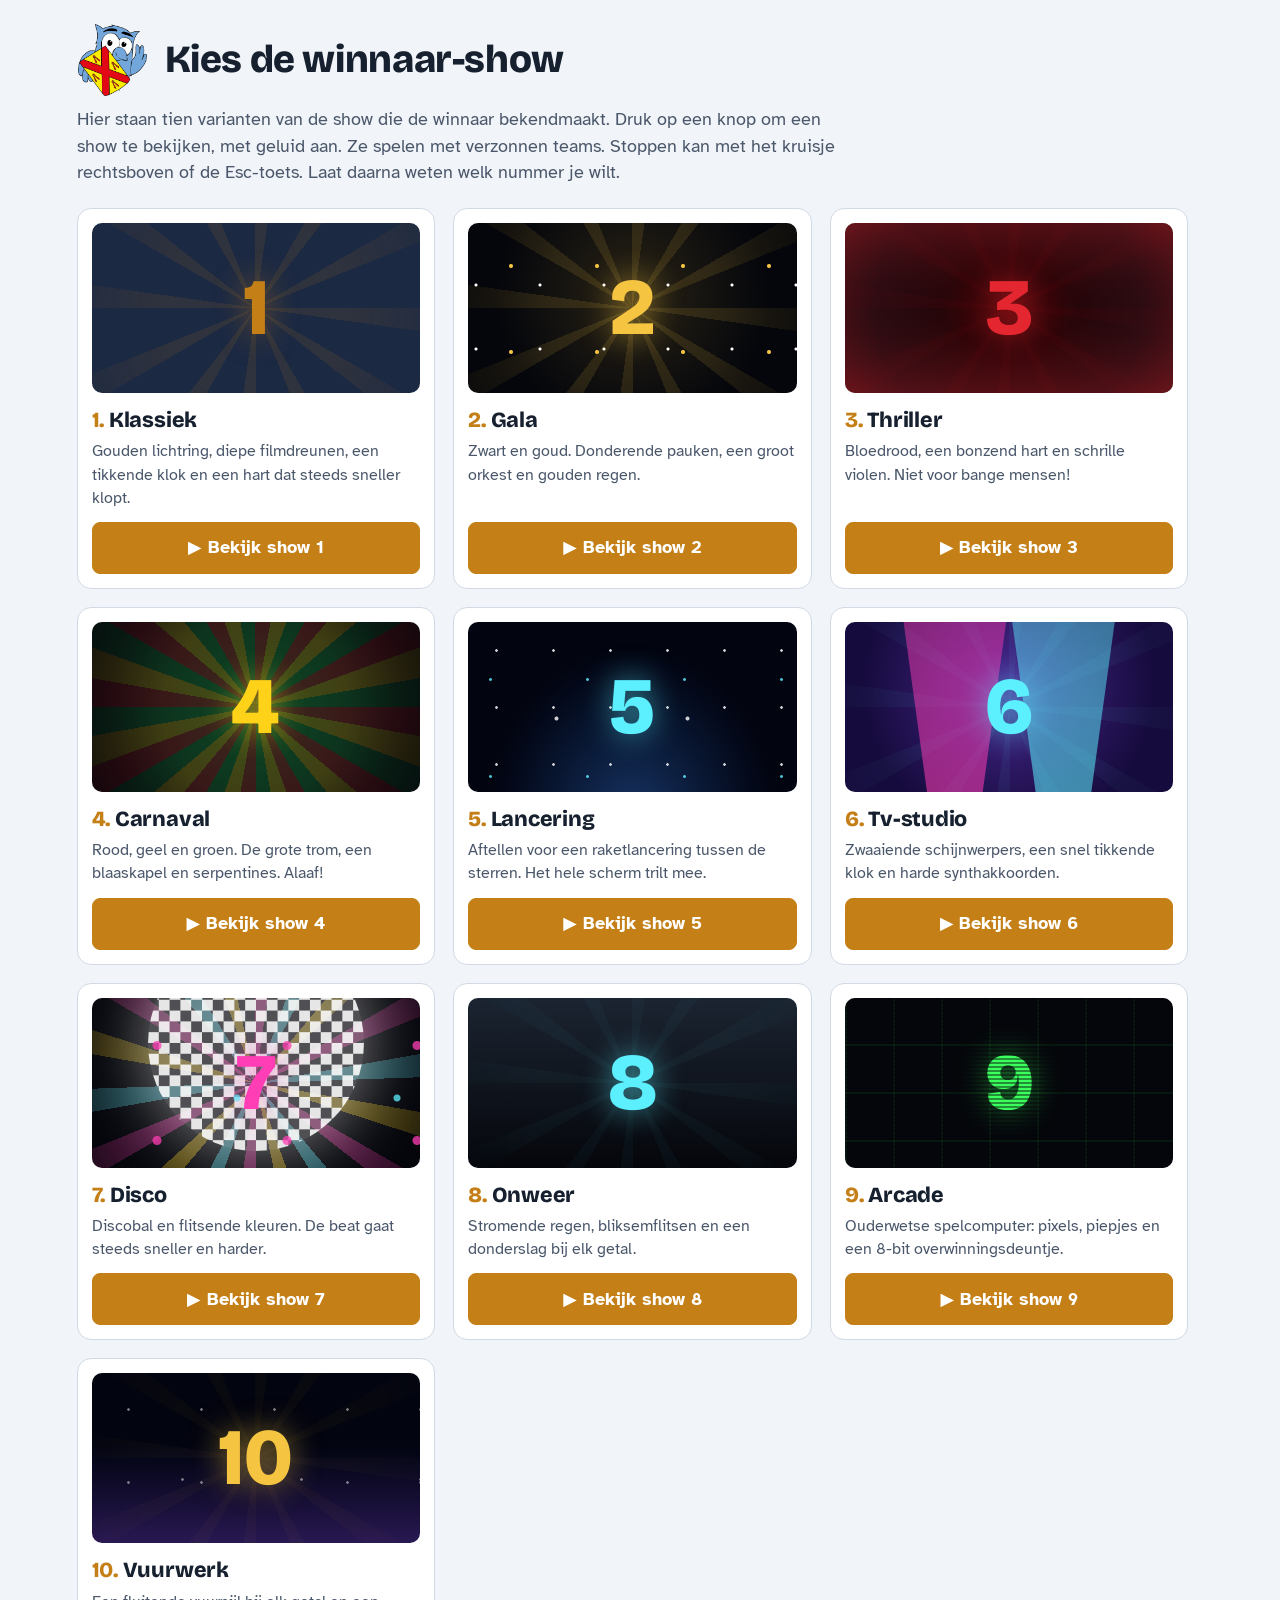
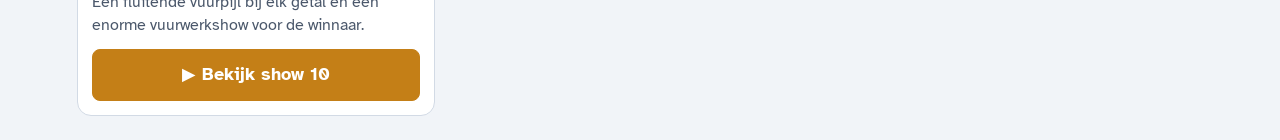
==== shows.html @ e7a89ba0 "Winnaar-show weer zoals eerst; tien varianten naar losse voorbeeldpagina De tien shows waren nog nie" ====
<!doctype html>
<html lang="nl">
<head>
<meta charset="utf-8">
<meta name="viewport" content="width=device-width,initial-scale=1,viewport-fit=cover">
<title>Kies de winnaar-show</title>
<link rel="icon" type="image/png" href="img/favicon.png">
<meta name="robots" content="noindex">
<link rel="preconnect" href="https://fonts.googleapis.com">
<link rel="preconnect" href="https://fonts.gstatic.com" crossorigin>
<link rel="stylesheet" href="https://fonts.googleapis.com/css2?family=Atkinson+Hyperlegible:ital,wght@0,400;0,700;1,400&family=Bricolage+Grotesque:opsz,wght@12..96,600;12..96,800&display=swap">
<link rel="stylesheet" href="css/style.css">
<link rel="stylesheet" href="css/shows-voorbeeld.css">
</head>
<body>
<!-- Voorbeeldpagina: tien varianten van de winnaar-show om uit te kiezen. Hoort (nog) niet bij de app. -->
<main class="vb">
  <div class="vb-kop"><img class="owl" src="img/uil.png" alt="Logo Genneps Gewiekste"><h1>Kies de winnaar-show</h1></div>
  <p class="vb-intro">Hier staan tien varianten van de show die de winnaar bekendmaakt. Druk op een knop om een show te bekijken, met geluid aan. Ze spelen met verzonnen teams. Stoppen kan met het kruisje rechtsboven of de Esc-toets. Laat daarna weten welk nummer je wilt.</p>
  <div id="lijst"></div>
</main>
<script src="js/shows-voorbeeld.js"></script>
</body>
</html>
---- css/style.css ----
*,*::before,*::after{box-sizing:border-box}
html{scrollbar-gutter:stable} /* ruimte voor de scrollbalk altijd vrijhouden, zodat de pagina niet verspringt */
body{margin:0}
*{scrollbar-color:var(--sb-thumb) var(--sb-track)} /* rustige, donkere scrollbalken die wegvallen */
[hidden]{display:none!important}

/* Layout: nachtblauwe kopband met tabbladen, daaronder één werkvlak; alle invulregels vaste hoogte */
:root{
  --bg:#F1F4F8; --surface:#FFFFFF; --surface-2:#E7ECF3; --line:#D2DAE5; --line-strong:#9AA9BE;
  --field:#EEF4FF; --field-hover:#E3ECFC; /* invulvakken bij vragen & antwoorden: duidelijk anders dan de kaart */
  --zebra:#EEF2F8; /* om-en-om-kleur in lijsten en tabellen */
  /* podium bij "Toon de winnaar" (gelijk in licht en donker thema) */
  --pd-1:#1E3D78; --pd-2:#0F2148; --pd-diep:#0A1226; --pd-licht:255,238,200;
  --ink:#16202F; --ink-2:#4B586B;
  --night:#1C2943; --night-ink:#EEF2F8;
  --accent:#C47F17; --accent-ink:#FFFFFF; --accent-soft:#F7E8CC;
  --good:#2C7A4B; --good-soft:#DCEFE3; --bad:#B23838; --bad-soft:#F6DFDF; --warn:#8F6200; --warn-soft:#FAEECF;
  --joker:#7446BF; --joker-soft:#ECE3F8;
  --sb-thumb:#B9C3D1; --sb-track:#F1F4F8; /* scrollbalken */
  /* nakijktabel: witte vakjes met nachtblauwe kop en totaal, vraagregels middenblauw (gelijk in licht en donker thema) */
  --nk-cell:#FFFFFF; --nk-side:#F1F4F8; --nk-line:#C9D2DF; --nk-ink:#16202F; --nk-ink-2:#4B586B;
  --nk-head:#1C2943; --nk-head-ink:#EEF2F8; --nk-head-jk:#C9B3F5;
  --nk-q:#3A4F78; --nk-q-ink:#FFFFFF; --nk-tot:#1C2943; --nk-tot-ink:#F3C77A;
  --nk-good:#CDEBD8; --nk-bad:#F4D3D3; --nk-part:#F8E6BB; --nk-joker:#7446BF; --nk-joker-soft:#ECE3F8;
  --font-display:"Bricolage Grotesque","Segoe UI",system-ui,sans-serif;
  --font-body:"Atkinson Hyperlegible","Segoe UI",system-ui,-apple-system,sans-serif;
  --row:40px; --rowT:52px;
  --w1:64px; --w2:330px; --w2min:330px; --w3:84px; --wt:68px;
}
@media (prefers-color-scheme: dark){:root:not([data-theme="light"]){
  --bg:#0F141D; --surface:#1D2738; --surface-2:#2A3650; --line:#435572; --line-strong:#6B80A3;
  --field:#3A4A6B; --field-hover:#43557A; --zebra:#2A3752;
  --ink:#E8EDF4; --ink-2:#A3AFC1; --night:#0A0E15; --night-ink:#E8EDF4;
  --accent:#E3A23F; --accent-ink:#1A1206; --accent-soft:#3A2B12;
  --good:#63C28E; --good-soft:#163024; --bad:#E57373; --bad-soft:#3B1D1F; --warn:#E8B64C; --warn-soft:#33290F;
  --joker:#B898F2; --joker-soft:#2A2141; --sb-thumb:#263044; --sb-track:#0F141D; color-scheme:dark;}}
:root[data-theme="dark"]{
  --bg:#0F141D; --surface:#1D2738; --surface-2:#2A3650; --line:#435572; --line-strong:#6B80A3;
  --field:#3A4A6B; --field-hover:#43557A; --zebra:#2A3752;
  --ink:#E8EDF4; --ink-2:#A3AFC1; --night:#0A0E15; --night-ink:#E8EDF4;
  --accent:#E3A23F; --accent-ink:#1A1206; --accent-soft:#3A2B12;
  --good:#63C28E; --good-soft:#163024; --bad:#E57373; --bad-soft:#3B1D1F; --warn:#E8B64C; --warn-soft:#33290F;
  --joker:#B898F2; --joker-soft:#2A2141; --sb-thumb:#263044; --sb-track:#0F141D; color-scheme:dark;}
@media (max-width:700px){:root{--w1:48px;--w2:150px;--w2min:150px;--w3:64px;--wt:60px}}

body{background:var(--bg);color:var(--ink);font:16px/1.45 var(--font-body)}
body::before{content:"";position:fixed;inset:0 0 auto;height:env(safe-area-inset-top,0px);z-index:10;background:var(--night)}
.wrap{margin:0 auto;padding-left:max(24px,env(safe-area-inset-left,0px));padding-right:max(24px,env(safe-area-inset-right,0px));box-sizing:border-box} /* volle schermbreedte */
h1,h2,h3{font-family:var(--font-display);text-wrap:balance;margin:0;letter-spacing:-.01em}
i{color:var(--ink-2)}
.mut{color:var(--ink-2)}
kbd{font:inherit;font-weight:700;border:1px solid var(--line);border-bottom-width:2px;border-radius:4px;padding:0 5px;background:var(--surface)}
button,select,input,textarea{font:inherit;color:inherit}
:focus-visible{outline:3px solid var(--accent);outline-offset:2px}

/* kopband */
.band{background:var(--night);color:var(--night-ink);position:sticky;top:0;z-index:20} /* kopband blijft bovenin staan bij scrollen */
/* links het logo, rechts daarvan op één lijn de tabbladen en helemaal rechts rol/uitloggen */
.top{display:flex;align-items:center;gap:8px 28px;flex-wrap:wrap;padding-block:12px}
.brand{display:flex;align-items:center;gap:14px;min-width:0}
.owl{width:72px;height:72px;flex:none;object-fit:contain}
.head-r{flex:1 1 520px;min-width:0;display:flex;align-items:center;flex-wrap:wrap;gap:8px 16px}
.head-r .top-right{order:2;margin-left:auto;justify-content:flex-end}
.brand h1{font-size:1.4rem;font-weight:800}
.brand p{margin:0;font-size:.9rem;opacity:.75}
.top-right{display:flex;gap:10px;align-items:center;flex-wrap:wrap}
/* wie er nog meer online is: groen bolletje + namen bij muis erop */
.online{display:inline-flex;align-items:center;gap:7px;font-size:.9rem;font-weight:700;cursor:default}
.odot{width:10px;height:10px;border-radius:50%;background:var(--good);box-shadow:0 0 0 3px color-mix(in srgb,var(--good) 30%,transparent)}
.role{font-size:.8rem;font-weight:700;text-transform:uppercase;letter-spacing:.08em;padding:5px 10px;border-radius:999px;border:1px solid color-mix(in srgb,var(--night-ink) 35%,transparent)}
/* tabbladen als losse knoppen; het actieve tabblad is licht gevuld */
.tabs{display:flex;flex-wrap:wrap;gap:8px;align-items:center}
.tab{border:1px solid color-mix(in srgb,var(--night-ink) 28%,transparent);background:color-mix(in srgb,var(--night-ink) 8%,transparent);color:var(--night-ink);font-weight:700;padding:9px 16px;border-radius:9px;cursor:pointer;min-height:44px}
.tab:hover{background:color-mix(in srgb,var(--night-ink) 18%,transparent)}
.tab[aria-current="page"]{background:var(--night-ink);color:var(--night);border-color:var(--night-ink)}
.tabsep{width:1px;height:26px;background:color-mix(in srgb,var(--night-ink) 30%,transparent);margin:0 6px}
.tab .lock{font-size:.8em;opacity:.7;margin-right:4px}

.main{display:flex;flex-direction:column;gap:18px;padding-block:22px 64px}
.notice{border:1px solid var(--line);border-left:5px solid var(--warn);background:var(--surface);border-radius:8px;padding:12px 16px}
.notice.bad{border-left-color:var(--bad)}

/* rubriekkeuze */
.rubsel{display:inline-flex;align-items:center;gap:10px;font-weight:700}
.sel-rub{width:auto;min-width:280px;max-width:100%;height:44px;font-weight:700;cursor:pointer;border-color:var(--accent)}

/* knoppen en velden */
.btn{height:44px;padding:0 16px;border-radius:8px;border:1px solid var(--line);background:var(--surface);font-weight:700;cursor:pointer;display:inline-flex;align-items:center;justify-content:center;gap:8px;white-space:nowrap}
.btn:hover:not(:disabled){border-color:var(--ink-2)}
.btn:disabled{opacity:.45;cursor:not-allowed}
.btn.primary{background:var(--accent);color:var(--accent-ink);border-color:var(--accent)}
.ibtn{height:40px;width:76px;border-radius:8px;border:1px solid var(--line);background:var(--surface);cursor:pointer;font-weight:700;color:var(--ink-2)}
.ibtn.danger{background:var(--bad);border-color:var(--bad);color:var(--surface)}
.inp{height:40px;box-sizing:border-box;width:100%;border:1px solid var(--line);border-radius:6px;background:var(--surface);padding:0 10px;min-width:0}
.inp:focus{outline:2px solid var(--accent);outline-offset:0;border-color:var(--accent)}
.inp.num,.inp.sc{text-align:center;font-variant-numeric:tabular-nums}
.inp:disabled,.gi:disabled{opacity:.6}
select.inp{padding-right:4px}
textarea.inp{height:auto;padding:10px;resize:vertical;line-height:1.4}
.seg{display:inline-flex;border:1px solid var(--line);border-radius:9px;overflow:hidden;background:var(--surface)}
.seg button{border:0;background:transparent;padding:0 16px;height:44px;font-weight:700;cursor:pointer}
.seg button[aria-pressed="true"]{background:var(--night);color:var(--night-ink)}
.toolbar{display:flex;flex-wrap:wrap;align-items:center;gap:12px 20px}
.hint{margin:0;color:var(--ink-2);font-size:.95rem}

.badge{display:inline-flex;align-items:center;gap:6px;min-height:30px;padding:0 12px;border-radius:999px;font-size:.9rem;font-weight:700;white-space:nowrap}
.badge.ok{background:var(--good-soft);color:var(--good)}
.badge.warn{background:var(--warn-soft);color:var(--warn)}
.badge.bad{background:var(--bad-soft);color:var(--bad)}
.badge.joker{background:var(--joker-soft);color:var(--joker)}
.badge.leeg{background:var(--surface-2);color:var(--ink-2)}

.rhead{display:flex;justify-content:space-between;align-items:flex-end;gap:12px;flex-wrap:wrap}
.rhead h2{font-size:1.5rem}
.rhead p{margin:2px 0 0}
.empty{background:var(--surface);border:1px dashed var(--line);border-radius:12px;padding:28px;text-align:center}
.empty h3{font-size:1.2rem;margin-bottom:6px}
.empty p{margin:0;color:var(--ink-2)}

/* raster (spreadsheet) */
.grid-wrap{overflow:auto;max-height:calc(100vh - 260px);min-height:320px;border:1px solid var(--line);border-radius:10px;background:var(--surface)}
table.grid{border-collapse:separate;border-spacing:0;table-layout:fixed;width:max-content;font-variant-numeric:tabular-nums}
col.w1{width:var(--w1)} col.w2{width:var(--w2)} col.w3{width:var(--w3)} col.wt{width:var(--wt)} col.wn{width:200px} col.wr{width:76px}
.grid th,.grid td{height:var(--row);padding:0;border-bottom:1px solid var(--line);border-right:1px solid var(--line);box-sizing:border-box;white-space:nowrap;overflow:hidden;text-overflow:ellipsis;text-align:center;background:var(--surface)}
.grid .tl{text-align:left;padding:0 10px}
.grid thead th{position:sticky;top:0;z-index:3;background:var(--surface-2);height:56px;font-weight:700;vertical-align:middle}
.grid .stk{position:sticky;z-index:2}
.grid thead .stk{z-index:5}
.grid .c1{left:0}.grid .c2{left:var(--w1)}.grid .c3{left:calc(var(--w1) + var(--w2));border-right:2px solid var(--ink-2)}
.grid .ct{line-height:1.1}
.grid .tn{display:block;font-size:1.05rem}
.grid .tnm{display:block;font-size:.72rem;font-weight:400;color:var(--ink-2);overflow:hidden;text-overflow:ellipsis;padding:0 4px}
.grid .jk{color:var(--joker);font-size:.8rem}
.grid tr.rq td{background:var(--surface-2);font-weight:700}
.grid tr.rj td{color:var(--ink-2);font-size:.92rem}
.grid tr.rg td{font-weight:700}
.grid td.v-max{background:var(--good-soft)}
.grid td.v-zero{background:var(--bad-soft)}
.grid td.v-part{background:var(--warn-soft)}
/* om en om een andere kleur in het totaaloverzicht en de uitslag (niet in het nakijkraster) */
.grid:not(.nk) tbody tr:nth-child(even) td{background:var(--zebra)}
.grid td.jc,.grid:not(.nk) tbody tr:nth-child(even) td.jc{background:var(--joker-soft);color:var(--joker);font-weight:700}
.grid tfoot td{position:sticky;bottom:0;z-index:3;background:var(--accent-soft);font-weight:700;border-top:2px solid var(--ink-2)}
.grid tfoot tr.trow td{bottom:var(--row)}
.grid tfoot tr.trow.solo td{bottom:0}
.grid tfoot .stk{z-index:6}
/* kleuren van de nakijktabel (raster) */
/* volle breedte: teamkolommen houden vaste breedte, de vraagkolom vult de rest op (minimaal --w2).
   De hoogte wordt in app.js (fitGrid) passend gemaakt tot de onderkant van het scherm. */
.grid-wrap.nk{background:var(--nk-cell);border-color:var(--nk-line);container-type:inline-size;max-height:none}
.grid.nk{color:var(--nk-ink);--w2:max(var(--w2min), calc(100cqw - var(--w1) - var(--w3) - 28px - var(--nt) * var(--wt) - 1px))}
.main:has(.grid-wrap.nk){padding-bottom:16px}
.grid.nk{user-select:none;-webkit-user-select:none} /* tekst niet selecteerbaar; invulvakjes wel */
.grid.nk .gi{user-select:text;-webkit-user-select:text}
.grid.nk th,.grid.nk td{background:var(--nk-cell);border-color:var(--nk-line)}
.grid.nk thead th{background:var(--nk-head);color:var(--nk-head-ink)}
.grid.nk thead .tnm{color:inherit;opacity:.75}
.grid.nk .jk{color:var(--nk-head-jk)}
.grid.nk tbody .stk{background:var(--nk-side)}
.grid.nk .c3{border-right:1px solid var(--nk-line)}
col.wsp{width:28px}
.grid.nk .c4{left:calc(var(--w1) + var(--w2) + var(--w3))}
.grid.nk .sp,.grid.nk tbody .sp,.grid.nk tr.rq .sp,.grid.nk tfoot .sp{background:var(--nk-q);border-color:var(--nk-q)}
.grid.nk tr.rq td{background:var(--nk-q);color:var(--nk-q-ink)}
.grid.nk tr.rj td{color:var(--nk-ink-2)}
.grid.nk td.v-max{background:var(--nk-good)}
.grid.nk td.v-zero{background:var(--nk-bad)}
.grid.nk td.v-part{background:var(--nk-part)}
.grid.nk tfoot td{background:var(--nk-tot);color:var(--nk-tot-ink);border-top-color:var(--nk-head)}
.grid.nk .gi:focus{background:var(--nk-cell)}
#tip{position:fixed;z-index:60;max-width:320px;background:var(--night);color:var(--night-ink);border:1px solid var(--line-strong);padding:8px 12px;border-radius:8px;font-weight:700;box-shadow:0 8px 24px rgba(0,0,0,.3);pointer-events:none}
.grid.nk th.ct{cursor:default}
/* grootte van de nakijktabel (knoppen Klein / Middel / Groot); Middel = de standaardmaten hierboven */
.nk-hint{flex:1 1 320px}
.grid-wrap.nk-s{--row:30px;--w1:52px;--w2min:220px;--w3:64px;--wt:52px;font-size:.85rem}
.grid-wrap.nk-s .grid thead th{height:44px}
.grid-wrap.nk-l{--row:52px;--w1:76px;--w2min:360px;--w3:100px;--wt:86px;font-size:1.2rem}
.grid-wrap.nk-l .grid thead th{height:66px}
.grid-wrap.nk-l .grid .tn{font-size:1.3rem}
.gi{display:block;width:100%;height:calc(var(--row) - 1px);border:0;background:transparent;text-align:center;font-variant-numeric:tabular-nums;padding:0}
.gi:focus{outline:3px solid var(--accent);outline-offset:-3px;background:var(--surface)}

.qa{overflow:hidden;text-overflow:ellipsis;white-space:nowrap}

/* vragen & antwoorden: vraag voor vraag. Links de lijst met vragen (bolletje = stand), rechts één vraag. */
.vq-grid{display:grid;grid-template-columns:360px minmax(0,1fr);gap:18px;align-items:start}
/* chat: knop rechts in de balk; open = derde kolom rechts, de vragenkolom wordt smaller */
.chat-knop{margin-left:auto}
.vq-grid.met-chat{grid-template-columns:360px minmax(0,1fr) 380px} /* vragenlijst blijft even breed als zonder chat */
.chat{background:var(--surface);border:1.5px solid var(--line-strong);border-radius:14px;overflow:hidden;display:flex;flex-direction:column;min-width:0}
.chat-kop{display:flex;align-items:baseline;justify-content:space-between;gap:10px;padding:14px 16px;border-bottom:1px solid var(--line);background:var(--surface-2)}
.chat-kop h3{font-size:1.2rem}
.chat-kop .mut{font-size:.85rem}
.chat-list{flex:1;overflow-y:auto;padding:14px 16px;display:flex;flex-direction:column;gap:10px;min-height:0}
.chat-leeg{margin:auto;text-align:center}
.cmsg{max-width:88%;align-self:flex-start;background:var(--surface-2);border-radius:12px 12px 12px 4px;padding:8px 12px}
.cmsg.mij{align-self:flex-end;background:var(--accent-soft);border-radius:12px 12px 4px 12px}
.cmeta{display:flex;gap:10px;align-items:baseline;justify-content:space-between;font-size:.8rem;color:var(--ink-2)}
.cmeta b{color:var(--ink);font-size:.9rem}
.ctekst{white-space:pre-wrap;overflow-wrap:anywhere;margin-top:2px}
.chat-in{display:flex;gap:8px;align-items:flex-end;padding:12px;border-top:1px solid var(--line)}
.chat-in .inp{flex:1;resize:none;background:var(--field);border-color:var(--line-strong)}
.vq-nav{background:var(--surface);border:1.5px solid var(--line-strong);border-radius:12px;overflow:hidden;display:flex;flex-direction:column}
.vq-nav button{display:grid;grid-template-columns:56px minmax(0,1fr) auto 14px;gap:8px;align-items:center;height:var(--rowT);padding:0 14px 0 0;border:0;border-top:1px solid var(--line);background:transparent;text-align:left;cursor:pointer}
.vq-nav button:first-child{border-top:0}
.vq-nav button:hover{background:var(--surface-2)}
.vq-nav .nr{font-family:var(--font-display);font-weight:800;font-size:1.1rem;text-align:center}
.vq-nav .t{overflow:hidden;text-overflow:ellipsis;white-space:nowrap}
.vq-nav .p{font-weight:700;font-variant-numeric:tabular-nums;white-space:nowrap;opacity:.8}
.vq-nav button[aria-current="true"]{background:var(--nk-q);color:var(--nk-q-ink)}
.dot{width:14px;height:14px;border-radius:50%;background:var(--line-strong)}
.dot.ok{background:var(--good)}.dot.warn{background:var(--warn)}.dot.bad{background:var(--bad)}
.vq-card{background:var(--surface);border:1.5px solid var(--line-strong);border-radius:14px;padding:20px;display:flex;flex-direction:column;gap:16px;min-width:0}
.vq-card .inp{border-color:var(--line-strong);background:var(--field)}
.vq-card .inp:hover:not(:disabled){background:var(--field-hover)}
.vq-top{display:flex;flex-wrap:wrap;gap:10px 14px;align-items:center}
.vq-top h2{font-size:1.8rem;font-weight:800;margin-right:auto}
.vq-titel{font-weight:700;font-size:1.1rem!important}
.vq-set{display:grid;grid-template-columns:minmax(0,1fr) minmax(0,1fr) 140px;gap:12px}
.vq-ans{display:flex;flex-direction:column}
.vq-ah,.vq-row{display:grid;grid-template-columns:40px minmax(0,1fr) 96px 76px;gap:10px;align-items:center}
.vq-ah{height:30px;font-size:.78rem;font-weight:700;text-transform:uppercase;letter-spacing:.07em;color:var(--ink-2)}
.vq-ah span:nth-child(3){text-align:center}
.vq-row{height:var(--rowT)}
.vq-l{height:40px;border-radius:8px;display:grid;place-items:center;font-weight:800;background:var(--accent-soft);border:1.5px solid var(--accent)}
.vq-foot{display:flex;flex-wrap:wrap;gap:10px}
.fld{display:flex;flex-direction:column;gap:3px;font-size:.8rem;font-weight:700;color:var(--ink-2);text-transform:uppercase;letter-spacing:.06em}
.fld .inp{text-transform:none;letter-spacing:0;font-size:1rem;color:var(--ink);font-weight:400}
.efoot{display:flex;gap:10px;flex-wrap:wrap;align-items:center;padding:10px 12px 12px 64px;border-top:1px solid var(--line)}

/* lijsten beheer */
.panel{background:var(--surface);border:1px solid var(--line);border-radius:10px;overflow:hidden}
.panel>h3{font-size:1.1rem;padding:14px 16px 10px}
.panel .pad{padding:0 16px 16px;display:flex;flex-direction:column;gap:10px}
.lrow{display:grid;grid-template-columns:64px minmax(0,1fr) 76px;gap:10px;align-items:center;height:var(--rowT);padding-right:12px;border-top:1px solid var(--line)}
.lrow:not(.lhead):nth-child(even of .lrow:not(.lhead)){background:var(--zebra)} /* om en om een andere kleur */
.lrow.jk{grid-template-columns:64px 240px minmax(0,1fr)}
/* jokers: alle rubrieken als even grote pillen; de gekozen pil is paars gevuld */
.jpills{display:grid;grid-template-columns:repeat(var(--nj,10),minmax(0,1fr));gap:6px}
.jpill{height:38px;min-width:0;display:flex;align-items:center;justify-content:center;gap:6px;padding:0 10px;border-radius:999px;border:1.5px solid var(--line-strong);background:var(--surface);color:var(--ink);cursor:pointer;font-size:.9rem}
.jpill span{overflow:hidden;text-overflow:ellipsis;white-space:nowrap;min-width:0}
.jpill:hover{border-color:var(--joker);background:var(--joker-soft)}
.jpill[aria-pressed="true"]{background:var(--joker);border-color:var(--joker);color:var(--surface);font-weight:700}
.lrow.rb{grid-template-columns:64px minmax(0,1fr) 150px 96px 110px 76px}
/* verantwoordelijken / jury: gekozen namen als kaartjes met kruisje, ernaast het uitklapmenu */
.lrow.rj{grid-template-columns:64px minmax(0,220px) minmax(0,1fr) 240px}
.chips{display:flex;gap:6px;align-items:center;overflow-x:auto;white-space:nowrap;min-width:0}
.chip{display:inline-flex;align-items:center;gap:2px;flex:none;height:34px;padding:0 3px 0 12px;border-radius:999px;background:var(--accent-soft);border:1.5px solid var(--accent);font-weight:700;color:var(--ink);text-transform:none;letter-spacing:0;font-size:.95rem}
.chips .mut{text-transform:none;letter-spacing:0;font-weight:400;font-size:1rem}
.chip-x{width:28px;height:28px;border:0;border-radius:50%;background:transparent;color:var(--ink-2);cursor:pointer;font-size:.85rem}
.chip-x:hover{background:var(--bad-soft);color:var(--bad)}
.chip-x:disabled{cursor:default;opacity:.5}
.jrow{display:grid;grid-template-columns:minmax(0,1fr) 240px;gap:10px;align-items:center;height:var(--rowT)}
.lhead{height:34px;font-size:.78rem;font-weight:700;text-transform:uppercase;letter-spacing:.07em;color:var(--ink-2)}
.ln{text-align:center;font-family:var(--font-display);font-weight:800;font-size:1.1rem}
.cols2{display:grid;grid-template-columns:minmax(0,2fr) minmax(0,1fr);gap:18px;align-items:start}
.formgrid{display:grid;grid-template-columns:repeat(3,minmax(0,1fr));gap:12px}

/* uitslag */
/* één gecentreerde tabel met daarboven de keuze met/zonder joker */
.uitslag{display:flex;flex-direction:column;align-items:center;gap:14px}
.uitslag .notice{width:min(100%,560px)}
/* totaaloverzicht: tabel in het midden, teamnamen helemaal zichtbaar */
.grid-wrap.ov{width:fit-content;max-width:100%;margin-inline:auto}
.grid.ov{table-layout:auto}
.grid.ov .tl{overflow:visible;text-overflow:clip;min-width:200px}
/* rubriekkolommen even breed; de volledige rubrieknaam loopt door over meerdere regels */
.grid.ov thead th:not(.stk){width:100px;min-width:100px;max-width:100px;height:auto;padding:6px 4px;white-space:normal;vertical-align:bottom}
.grid.ov .tnm{font-size:.8rem;line-height:1.2;white-space:normal;overflow:visible;text-overflow:clip;overflow-wrap:anywhere;hyphens:auto;padding:2px 0 0}
.uitslag .grid-wrap{max-height:none;min-height:0;max-width:100%}
col.wu{width:360px}
/* uitslag: teamnaam links, teamnummer als rustige pil rechts in de cel */
.tcel{display:flex;align-items:center;justify-content:space-between;gap:10px;min-width:0}
.tnaam{overflow:hidden;text-overflow:ellipsis;white-space:nowrap;min-width:0}
.tnr{flex:none;font-size:.78rem;font-weight:700;color:var(--ink-2);background:var(--surface-2);border:1px solid var(--line);border-radius:999px;padding:1px 9px;font-variant-numeric:tabular-nums}

/* statistieken: kaartjes met één groot getal */
.stitle{font-size:1.15rem;margin:6px 0 -6px}
.stats{display:grid;grid-template-columns:repeat(auto-fill,minmax(220px,1fr));gap:12px}
.stats.lists{grid-template-columns:repeat(auto-fill,minmax(320px,1fr))}
.stat{background:var(--surface);border:1px solid var(--line);border-radius:12px;padding:14px 16px;display:flex;flex-direction:column;gap:2px;min-width:0}
.stat .sv{font-family:var(--font-display);font-weight:800;font-size:2rem;line-height:1.1;color:var(--accent);font-variant-numeric:tabular-nums}
.stat .sl{font-weight:700}
.stat .sd{color:var(--ink-2);font-size:.92rem;white-space:nowrap;overflow:hidden;text-overflow:ellipsis}
.stat ol{margin:6px 0 0;padding-left:1.4em;display:flex;flex-direction:column;gap:4px}
.stat li{white-space:nowrap;overflow:hidden;text-overflow:ellipsis}
.stat li b{display:inline-block;min-width:3.2em;color:var(--accent)}
@media (max-width:760px){.stats.lists{grid-template-columns:1fr}}

/* uitslag nog dicht: grote knop voor de beheerder */
/* uitslag nog dicht: alles in het midden van het scherm, boven het podium (#podium) */
.gate{display:flex;flex-direction:column;align-items:center;justify-content:center;text-align:center;gap:18px;padding:24px;color:var(--night-ink);width:100%;max-width:820px;margin:0 auto}
.gate .owl{width:clamp(140px,20vmin,230px);height:auto;filter:drop-shadow(0 0 28px rgba(var(--pd-licht),.45));animation:gate-dobber 2.4s ease-in-out infinite alternate}
.gate-kop{font-family:var(--font-display);font-weight:800;letter-spacing:.3em;text-transform:uppercase;color:var(--accent);font-size:clamp(.9rem,1.6vw,1.2rem)}
.gate h2{font-size:clamp(2.4rem,6vw,4.6rem);font-weight:800;line-height:1.02;text-shadow:0 0 30px rgba(0,0,0,.6)}
.gate p{margin:0;font-size:1.2rem;opacity:.85}
.gate .gate-let{color:var(--accent);opacity:1;font-weight:700}
@keyframes gate-dobber{to{transform:translateY(-14px) rotate(3deg)}}
/* podium: heel langzaam draaiende blauwe stralen + twee schijnwerpers die elkaar boven de uil kruisen */
#podium{display:none;position:fixed;inset:0;z-index:0;overflow:hidden;pointer-events:none;background:var(--pd-diep)}
body.gate-open #podium{display:block}
body.gate-open #app{position:relative;z-index:1}
body.gate-open .main{padding-bottom:0} /* knop-scherm past precies, niets om te scrollen */
.pd-bg{position:absolute;left:50%;top:50%;width:260vmax;height:260vmax;margin:-130vmax 0 0 -130vmax;background:repeating-conic-gradient(from 0deg,var(--pd-1) 0deg 9deg,var(--pd-2) 9deg 18deg);animation:pd-draai 120s linear infinite}
.pd-vig{position:absolute;inset:0;background:radial-gradient(ellipse at 50% 55%,transparent 20%,color-mix(in srgb,var(--pd-diep) 88%,transparent) 75%)}
.pd-spot{position:absolute;bottom:-12vw;width:22vw;height:125vh;mix-blend-mode:screen;filter:blur(18px);transform-origin:50% 100%;
  background:linear-gradient(to top,rgba(var(--pd-licht),.7),rgba(var(--pd-licht),.06) 75%,transparent);clip-path:polygon(46% 100%,54% 100%,100% 0,0 0)}
.pd-spot.l{left:0;animation:pd-kruisL 6s ease-in-out infinite alternate}
.pd-spot.r{right:0;animation:pd-kruisR 6s ease-in-out infinite alternate}
@keyframes pd-draai{to{transform:rotate(360deg)}}
@keyframes pd-kruisL{from{transform:rotate(30deg)}to{transform:rotate(40deg)}}
@keyframes pd-kruisR{from{transform:rotate(-30deg)}to{transform:rotate(-40deg)}}
@media (prefers-reduced-motion:reduce){.pd-bg,.pd-spot,.gate .owl{animation:none}}
.btn.huge{height:76px;padding:0 40px;font-size:1.6rem;border-radius:14px;margin-top:8px;animation:sh-gloei 1.4s ease-in-out infinite alternate}
@keyframes sh-gloei{from{box-shadow:0 0 0 0 color-mix(in srgb,var(--accent) 45%,transparent)}to{box-shadow:0 0 0 14px color-mix(in srgb,var(--accent) 0%,transparent);transform:scale(1.04)}}

/* winnaar-show: schermvullend nachtblauw met draaiende spotlights */
body.show-open{overflow:hidden}
.show{position:fixed;inset:0;z-index:100;background:var(--night);color:var(--night-ink);display:grid;place-items:center;overflow:hidden;animation:sh-in .6s ease both}
.sh-licht{position:absolute;inset:-50%;background:repeating-conic-gradient(from 0deg,color-mix(in srgb,var(--accent) 22%,transparent) 0deg 8deg,transparent 8deg 30deg);opacity:.55;animation:sh-draai 20s linear infinite;-webkit-mask-image:radial-gradient(circle,var(--ink) 0 25%,transparent 62%);mask-image:radial-gradient(circle,var(--ink) 0 25%,transparent 62%);transition:opacity .6s}
.show.spannend .sh-licht{animation-duration:3s;opacity:.9;background:repeating-conic-gradient(from 0deg,color-mix(in srgb,var(--bad) 30%,transparent) 0deg 8deg,transparent 8deg 30deg)}
.show[data-fase="winnaar"] .sh-licht{animation-duration:7s;opacity:1;background:repeating-conic-gradient(from 0deg,color-mix(in srgb,var(--accent) 38%,transparent) 0deg 10deg,transparent 10deg 24deg)}
.sh-conf{position:absolute;inset:0;width:100%;height:100%;pointer-events:none;z-index:2}
.sh-x{position:absolute;top:16px;right:16px;z-index:3;width:52px;height:52px;border-radius:50%;border:1px solid color-mix(in srgb,var(--night-ink) 35%,transparent);background:transparent;color:var(--night-ink);font-size:1.3rem;cursor:pointer;opacity:.6}
.sh-x:hover{opacity:1}
.sh-stage{position:relative;z-index:1;display:flex;flex-direction:column;align-items:center;gap:18px;text-align:center;padding:24px;max-width:100%}
.show.spannend .sh-stage{animation:sh-schud .12s linear infinite}
.sh-kop{font-family:var(--font-display);font-weight:800;letter-spacing:.2em;text-transform:uppercase;color:var(--accent);font-size:clamp(1rem,2.4vw,1.6rem)}
.sh-titel{font-family:var(--font-display);font-weight:800;font-size:clamp(2.2rem,7vw,5.5rem);line-height:1.05;text-wrap:balance;max-width:16ch;animation:sh-op .8s cubic-bezier(.2,.9,.3,1.3) both}
.sh-ring{position:relative;width:min(64vmin,440px);aspect-ratio:1;display:grid;place-items:center}
.sh-ring svg{position:absolute;inset:0;width:100%;height:100%;transform:rotate(-90deg)}
.sh-rb{fill:none;stroke:color-mix(in srgb,var(--night-ink) 14%,transparent);stroke-width:10}
.sh-rv{fill:none;stroke:var(--accent);stroke-width:10;stroke-linecap:round;stroke-dasharray:565.5;stroke-dashoffset:0;transition:stroke-dashoffset 1s linear,stroke .3s;filter:drop-shadow(0 0 12px var(--accent))}
.show.spannend .sh-rv{stroke:var(--bad);filter:drop-shadow(0 0 18px var(--bad))}
.sh-num{font-family:var(--font-display);font-weight:800;font-size:min(34vmin,240px);line-height:1;font-variant-numeric:tabular-nums;text-shadow:0 0 40px color-mix(in srgb,var(--accent) 70%,transparent)}
.sh-num.pop{animation:sh-pop .9s cubic-bezier(.2,.9,.3,1.4) both}
.show.spannend .sh-num{color:var(--bad);text-shadow:0 0 50px var(--bad)}
.sh-sub{font-size:clamp(1.2rem,3vw,2rem);font-weight:700;opacity:.85;min-height:1.5em}
.sh-plaats{font-family:var(--font-display);font-weight:800;font-size:clamp(1.6rem,4.5vw,3.2rem);color:var(--accent);animation:sh-op .6s both}
.sh-naam{font-family:var(--font-display);font-weight:800;font-size:clamp(2.4rem,8vw,6.5rem);line-height:1.05;text-wrap:balance;overflow-wrap:anywhere;animation:sh-knal .9s cubic-bezier(.2,.9,.3,1.4) both}
.sh-naam.groot{font-size:clamp(3rem,11vw,9rem);background:linear-gradient(100deg,var(--accent) 20%,var(--night-ink) 45%,var(--accent) 70%);background-size:250% 100%;-webkit-background-clip:text;background-clip:text;color:transparent;animation:sh-knal 1s cubic-bezier(.2,.9,.3,1.4) both,sh-glans 2.5s linear 1s infinite}
.sh-pnt{font-size:clamp(1.3rem,3.4vw,2.4rem);font-weight:700;animation:sh-op .6s .5s both}
.show .owl{width:clamp(90px,16vmin,160px);height:auto;animation:sh-huppel .9s ease-in-out infinite alternate}
.sh-flits{position:fixed;inset:0;background:var(--night-ink);pointer-events:none;animation:sh-flits 1s ease-out forwards}
.sh-door{animation:sh-op .6s 2.5s both}
@keyframes sh-in{from{opacity:0}}
@keyframes sh-draai{to{transform:rotate(360deg)}}
@keyframes sh-pop{0%{transform:scale(2.6);opacity:0;filter:blur(8px)}60%{opacity:1;filter:blur(0)}100%{transform:scale(1)}}
@keyframes sh-op{from{transform:translateY(30px);opacity:0}}
@keyframes sh-knal{0%{transform:scale(.2);opacity:0}100%{transform:scale(1);opacity:1}}
@keyframes sh-glans{to{background-position:-250% 0}}
@keyframes sh-flits{from{opacity:1}to{opacity:0}}
@keyframes sh-huppel{to{transform:translateY(-14px) rotate(4deg)}}
@keyframes sh-schud{0%,100%{transform:translate(0)}25%{transform:translate(-2px,1px)}50%{transform:translate(2px,-1px)}75%{transform:translate(-1px,-2px)}}
@media (prefers-reduced-motion:reduce){.show *,.btn.huge{animation-duration:.01ms!important;animation-iteration-count:1!important}}
.legend{display:flex;flex-wrap:wrap;gap:8px 16px;font-size:.95rem;color:var(--ink-2)}

/* meldingen: kleine kaartjes rechtsonder, altijd weg te klikken */
#meldingen{position:fixed;right:max(16px,env(safe-area-inset-right,0px));bottom:calc(16px + env(safe-area-inset-bottom,0px));z-index:50;display:flex;flex-direction:column;gap:10px;width:min(380px,calc(100vw - 32px));pointer-events:none}
#meldingen>div{display:contents}
body.chat-open #meldingen{right:auto;left:max(16px,env(safe-area-inset-left,0px))}
.mld{pointer-events:auto;display:grid;grid-template-columns:30px minmax(0,1fr) 36px;gap:10px;align-items:start;background:var(--surface);color:var(--ink);border:1px solid var(--line);border-left:5px solid var(--warn);border-radius:12px;padding:12px 8px 12px 12px;box-shadow:0 10px 30px rgba(0,0,0,.28);font-size:.95rem;line-height:1.4;animation:mld-in .2s ease-out}
.mld.bad{border-left-color:var(--bad)}
.mld.ok{border-left-color:var(--good)}
.mld-i{display:grid;place-items:center;width:30px;height:30px;border-radius:999px;background:var(--warn-soft);color:var(--warn);font-weight:800}
.mld.bad .mld-i{background:var(--bad-soft);color:var(--bad)}
.mld.ok .mld-i{background:var(--good-soft);color:var(--good)}
.mld-t{padding-top:4px;overflow-wrap:anywhere}
.mld-x{width:36px;height:36px;border:0;border-radius:8px;background:transparent;color:var(--ink-2);font-size:1rem;cursor:pointer}
.mld-x:hover{background:var(--surface-2);color:var(--ink)}
@keyframes mld-in{from{opacity:0;transform:translateY(8px)}to{opacity:1;transform:none}}

@media (max-width:760px){
  .vq-grid,.vq-grid.met-chat{grid-template-columns:1fr}
  .chat-knop{margin-left:0}
  .vq-nav{flex-direction:row;flex-wrap:wrap}
  .vq-nav button{grid-template-columns:auto 14px;padding:0 12px;border-top:0;border-right:1px solid var(--line)}
  .vq-nav .t,.vq-nav .p{display:none}
  .vq-card{padding:14px}
  .vq-set{grid-template-columns:minmax(0,1fr) minmax(0,1fr)}
  .vq-set .fld:last-child{grid-column:1/-1}
  .vq-ah,.vq-row{grid-template-columns:40px minmax(0,1fr) 72px 64px;gap:8px}
  .ibtn{width:64px}
  .efoot{padding-left:12px}
  .lrow{grid-template-columns:44px minmax(0,1fr) 64px}
  .lrow.jk{grid-template-columns:44px minmax(0,1fr);height:auto;padding-block:8px}
  .lrow.jk .jpills{grid-column:1/-1;grid-template-columns:repeat(5,minmax(0,1fr))}
  .lrow.jk.lhead{display:none}
  .jpill span{display:none}
  .lrow.rb{grid-template-columns:36px minmax(0,1fr) 64px 76px 64px;font-size:.92rem}
  .lrow.rb .soort{display:none}
  .lrow.rj{grid-template-columns:36px minmax(0,1fr) 150px}
  .lrow.rj .qa{display:none}
  .jrow{grid-template-columns:minmax(0,1fr) 150px}
  .cols2,.formgrid{grid-template-columns:1fr}
  col.wu{width:200px}
  .rubsel{flex:1 1 100%}.sel-rub{min-width:0;flex:1}
}
@media (prefers-reduced-motion:reduce){.mld{animation:none}}

/* inloggen */
.who{font-size:.9rem;opacity:.85;max-width:240px;overflow:hidden;text-overflow:ellipsis;white-space:nowrap}
.btn.ghost{height:36px;background:transparent;color:var(--night-ink);border-color:color-mix(in srgb,var(--night-ink) 35%,transparent)}
.btn.big{height:52px;padding:0 26px;font-size:1.1rem}
.login{max-width:460px;margin:40px auto;background:var(--surface);border:1px solid var(--line);border-radius:14px;padding:32px 24px;display:flex;flex-direction:column;align-items:center;gap:12px;text-align:center}
.login .owl{width:120px;height:120px}
.login p{margin:0}
.login .fld{width:100%;text-align:left}
.login .btn.big{width:100%}
.ww-rij{display:flex;gap:8px}
.ww-rij .btn{flex:none;width:110px;height:40px;text-transform:none;letter-spacing:0;font-size:1rem;color:var(--ink)}
.login-beh{width:100%;margin-top:12px;padding-top:16px;border-top:1px solid var(--line);display:flex;flex-direction:column;align-items:center;gap:8px}
.aanm{list-style:none;margin:0;padding:0;max-height:320px;overflow:auto}
.aanm li{display:flex;justify-content:space-between;gap:12px;padding:8px 0;border-top:1px solid var(--line)}
.aanm li:first-child{border-top:0}
---- css/shows-voorbeeld.css ----
/* VOORBEELDPAGINA WINNAAR-SHOWS (shows.html): kleuren en opmaak van de tien shows, bovenop css/style.css */
:root{
  --sh-goud:#F5C542; --sh-goud-2:#B07D12; --sh-wit:#FFFFFF; --sh-zwart:#05060B; --sh-rood:#E3262F; --sh-bloed:#4A0508;
  --sh-geel:#FFD21A; --sh-groen:#1E9E48; --sh-blauw:#3D8BFF; --sh-cyaan:#5CF0FF; --sh-paars:#8C4BFF; --sh-roze:#FF3DB4;
  --sh-oranje:#FF7A1A; --sh-pixel:#3BFF5C; --sh-ruimte:#02040F; --sh-storm:#1B2431; --sh-studio:#160B3D;
}
.show{position:fixed;inset:0;z-index:100;--sh-a:var(--accent);--sh-b:var(--bad);--sh-bg:var(--night);background:var(--sh-bg);color:var(--night-ink);display:grid;place-items:center;overflow:hidden;animation:sh-in .6s ease both}
.sh-licht{position:absolute;inset:-50%;background:repeating-conic-gradient(from 0deg,color-mix(in srgb,var(--sh-a) 22%,transparent) 0deg 8deg,transparent 8deg 30deg);opacity:.55;animation:sh-draai 20s linear infinite;-webkit-mask-image:radial-gradient(circle,var(--ink) 0 25%,transparent 62%);mask-image:radial-gradient(circle,var(--ink) 0 25%,transparent 62%);transition:opacity .6s}
.show.spannend .sh-licht{animation-duration:3s;opacity:.9;background:repeating-conic-gradient(from 0deg,color-mix(in srgb,var(--sh-b) 30%,transparent) 0deg 8deg,transparent 8deg 30deg)}
.show[data-fase="winnaar"] .sh-licht{animation-duration:7s;opacity:1;background:repeating-conic-gradient(from 0deg,color-mix(in srgb,var(--sh-a) 38%,transparent) 0deg 10deg,transparent 10deg 24deg)}
.sh-conf{position:absolute;inset:0;width:100%;height:100%;pointer-events:none;z-index:2}
.sh-x{position:absolute;top:16px;right:16px;z-index:3;width:52px;height:52px;border-radius:50%;border:1px solid color-mix(in srgb,var(--night-ink) 35%,transparent);background:transparent;color:var(--night-ink);font-size:1.3rem;cursor:pointer;opacity:.6}
.sh-x:hover{opacity:1}
.sh-stage{position:relative;z-index:1;display:flex;flex-direction:column;align-items:center;gap:18px;text-align:center;padding:24px;max-width:100%}
.show.spannend .sh-stage{animation:sh-schud .12s linear infinite}
.sh-kop{font-family:var(--font-display);font-weight:800;letter-spacing:.2em;text-transform:uppercase;color:var(--sh-a);font-size:clamp(1rem,2.4vw,1.6rem)}
.sh-titel{font-family:var(--font-display);font-weight:800;font-size:clamp(2.2rem,7vw,5.5rem);line-height:1.05;text-wrap:balance;max-width:16ch;animation:sh-op .8s cubic-bezier(.2,.9,.3,1.3) both}
.sh-ring{position:relative;width:min(64vmin,440px);aspect-ratio:1;display:grid;place-items:center}
.sh-ring svg{position:absolute;inset:0;width:100%;height:100%;transform:rotate(-90deg)}
.sh-rb{fill:none;stroke:color-mix(in srgb,var(--night-ink) 14%,transparent);stroke-width:10}
.sh-rv{fill:none;stroke:var(--sh-a);stroke-width:10;stroke-linecap:round;stroke-dasharray:565.5;stroke-dashoffset:0;transition:stroke-dashoffset 1s linear,stroke .3s;filter:drop-shadow(0 0 12px var(--sh-a))}
.show.spannend .sh-rv{stroke:var(--sh-b);filter:drop-shadow(0 0 18px var(--sh-b))}
.sh-num{font-family:var(--font-display);font-weight:800;font-size:min(34vmin,240px);line-height:1;font-variant-numeric:tabular-nums;text-shadow:0 0 40px color-mix(in srgb,var(--sh-a) 70%,transparent)}
.sh-num.pop{animation:sh-pop .9s cubic-bezier(.2,.9,.3,1.4) both}
.show.spannend .sh-num{color:var(--sh-b);text-shadow:0 0 50px var(--sh-b)}
.sh-sub{font-size:clamp(1.2rem,3vw,2rem);font-weight:700;opacity:.85;min-height:1.5em}
.sh-plaats{font-family:var(--font-display);font-weight:800;font-size:clamp(1.6rem,4.5vw,3.2rem);color:var(--sh-a);animation:sh-op .6s both}
.sh-naam{font-family:var(--font-display);font-weight:800;font-size:clamp(2.4rem,8vw,6.5rem);line-height:1.05;text-wrap:balance;overflow-wrap:anywhere;animation:sh-knal .9s cubic-bezier(.2,.9,.3,1.4) both}
.sh-naam.groot{font-size:clamp(3rem,11vw,9rem);background:linear-gradient(100deg,var(--sh-a) 20%,var(--night-ink) 45%,var(--sh-a) 70%);background-size:250% 100%;-webkit-background-clip:text;background-clip:text;color:transparent;animation:sh-knal 1s cubic-bezier(.2,.9,.3,1.4) both,sh-glans 2.5s linear 1s infinite}
.sh-pnt{font-size:clamp(1.3rem,3.4vw,2.4rem);font-weight:700;animation:sh-op .6s .5s both}
.show .owl{width:clamp(90px,16vmin,160px);height:auto;animation:sh-huppel .9s ease-in-out infinite alternate}
.sh-flits{position:fixed;inset:0;background:var(--night-ink);pointer-events:none;animation:sh-flits 1s ease-out forwards}
.sh-door{animation:sh-op .6s 2.5s both}
/* de tien shows: .show.t-<naam> zet de kleuren (--sh-a hoofdkleur, --sh-b laatste seconden, --sh-bg achtergrond) en een eigen decor (.sh-deco) */
.sh-deco{position:absolute;inset:0;pointer-events:none;z-index:0;transition:opacity .15s}
.sh-vig{position:absolute;inset:0;pointer-events:none;z-index:1;opacity:0;background:radial-gradient(ellipse at 50% 50%,transparent 35%,color-mix(in srgb,var(--sh-b) 55%,transparent) 100%)}
.sh-vig.aan{animation:sh-vig .8s ease-out}
.show.zwart .sh-stage,.show.zwart .sh-licht,.show.zwart .sh-deco{opacity:0;transition:opacity .12s}
.sh-demo{position:absolute;top:22px;left:22px;z-index:3;font-weight:700;padding:6px 14px;border-radius:999px;border:1px solid color-mix(in srgb,var(--night-ink) 40%,transparent);opacity:.8}
.sh-bliksem{position:absolute;inset:0;z-index:1;pointer-events:none;background:var(--sh-wit);animation:sh-bliksem .7s ease-out forwards}
@keyframes sh-vig{0%{opacity:1}100%{opacity:0}}
@keyframes sh-bliksem{0%{opacity:.95}8%{opacity:.1}16%{opacity:.75}30%{opacity:.05}100%{opacity:0}}
/* gala: zwart en goud met glinsters */
.show.t-gala{--sh-a:var(--sh-goud);--sh-b:var(--sh-goud);--sh-bg:radial-gradient(circle at 50% 42%,color-mix(in srgb,var(--sh-goud) 16%,var(--sh-zwart)),var(--sh-zwart) 72%)}
.t-gala .sh-deco{background:radial-gradient(circle,var(--sh-goud) 0 1.5px,transparent 2.5px) 0 0/86px 86px,radial-gradient(circle,var(--sh-wit) 0 1px,transparent 2px) 40px 30px/64px 64px;animation:sh-twinkel 1.6s ease-in-out infinite alternate}
.show.t-gala .sh-num,.show.t-gala.spannend .sh-num{background:linear-gradient(180deg,var(--sh-wit) 10%,var(--sh-goud) 50%,var(--sh-goud-2) 90%);-webkit-background-clip:text;background-clip:text;color:transparent;text-shadow:none;filter:drop-shadow(0 0 26px color-mix(in srgb,var(--sh-goud) 60%,transparent))}
@keyframes sh-twinkel{from{opacity:.15}to{opacity:.55}}
/* thriller: bloedrood, de randen kloppen mee met het hart */
.show.t-thriller{--sh-a:var(--sh-rood);--sh-b:var(--sh-rood);--sh-bg:radial-gradient(circle at 50% 50%,var(--sh-bloed),var(--sh-zwart) 72%)}
.t-thriller .sh-licht{opacity:.18}
.t-thriller .sh-deco{background:radial-gradient(ellipse at 50% 50%,transparent 30%,color-mix(in srgb,var(--sh-rood) 45%,transparent) 100%);animation:sh-hart .95s ease-in-out infinite}
.t-thriller.spannend .sh-deco{animation-duration:.5s}
.show.t-thriller .sh-num,.show.t-thriller.spannend .sh-num{color:var(--sh-wit);text-shadow:0 0 24px var(--sh-rood),0 0 90px var(--sh-rood)}
.show.t-thriller.spannend .sh-stage{animation:sh-schud .08s linear infinite}
@keyframes sh-hart{0%,100%{opacity:.25}12%{opacity:1}28%{opacity:.35}42%{opacity:.85}60%{opacity:.25}}
/* carnaval: rood-geel-groen, stuiterende getallen */
.show.t-carnaval{--sh-a:var(--sh-geel);--sh-b:var(--sh-rood);--sh-bg:radial-gradient(circle,color-mix(in srgb,var(--sh-groen) 30%,var(--sh-zwart)),var(--sh-zwart) 80%)}
.show.t-carnaval .sh-licht{background:repeating-conic-gradient(var(--sh-rood) 0 10deg,var(--sh-geel) 10deg 20deg,var(--sh-groen) 20deg 30deg);opacity:.22}
.show.t-carnaval.spannend .sh-licht{opacity:.55;animation-duration:3s}
.show.t-carnaval .sh-num,.show.t-carnaval.spannend .sh-num{color:var(--sh-geel);text-shadow:7px 7px 0 var(--sh-rood),14px 14px 0 var(--sh-groen)}
.t-carnaval .sh-num.pop{animation:sh-stuiter .8s cubic-bezier(.3,1.7,.5,1) both}
@keyframes sh-stuiter{0%{transform:translateY(-60vh) rotate(-12deg)}100%{transform:none}}
/* lancering: sterren die steeds harder voorbij schieten */
.show.t-ruimte{--sh-a:var(--sh-cyaan);--sh-b:var(--sh-oranje);--sh-bg:radial-gradient(ellipse at 50% 115%,color-mix(in srgb,var(--sh-blauw) 35%,var(--sh-ruimte)),var(--sh-ruimte) 62%)}
.show.t-ruimte .sh-licht{opacity:0}
.t-ruimte .sh-deco{background:radial-gradient(circle,var(--sh-wit) 0 1px,transparent 1.6px) 0 0/57px 57px,radial-gradient(circle,var(--sh-wit) 0 1.6px,transparent 2.4px) 23px 31px/131px 131px,radial-gradient(circle,var(--sh-cyaan) 0 1px,transparent 1.8px) 71px 9px/97px 97px;animation:sh-sterren 8s linear infinite;opacity:.8}
.t-ruimte.spannend .sh-deco{animation-duration:.9s}
.show.t-ruimte.spannend .sh-stage{animation:sh-schud .05s linear infinite}
@keyframes sh-sterren{to{background-position:0 570px,23px 1341px,71px 979px}}
/* tv-studio: twee zwaaiende schijnwerpers */
.show.t-studio{--sh-a:var(--sh-cyaan);--sh-b:var(--sh-roze);--sh-bg:radial-gradient(circle at 50% 38%,color-mix(in srgb,var(--sh-paars) 45%,var(--sh-studio)),var(--sh-studio) 75%)}
.t-studio .sh-licht{opacity:.25}
.t-studio .sh-deco::before,.t-studio .sh-deco::after{content:"";position:absolute;bottom:-8vh;left:12%;width:28vw;height:130vh;transform-origin:50% 100%;background:linear-gradient(to top,color-mix(in srgb,var(--sh-cyaan) 60%,transparent),transparent 80%);clip-path:polygon(45% 100%,55% 100%,100% 0,0 0);mix-blend-mode:screen;filter:blur(14px);animation:sh-zwaai 2.6s ease-in-out infinite alternate}
.t-studio .sh-deco::after{left:auto;right:12%;background:linear-gradient(to top,color-mix(in srgb,var(--sh-roze) 60%,transparent),transparent 80%);animation-direction:alternate-reverse}
.t-studio.spannend .sh-deco::before,.t-studio.spannend .sh-deco::after{animation-duration:.6s}
@keyframes sh-zwaai{from{transform:rotate(-28deg)}to{transform:rotate(28deg)}}
/* disco: discobal, gekleurde lichtvlekken en flitsen */
.show.t-disco{--sh-a:var(--sh-roze);--sh-b:var(--sh-cyaan);--sh-bg:var(--sh-zwart)}
.show.t-disco .sh-licht{background:repeating-conic-gradient(color-mix(in srgb,var(--sh-roze) 45%,transparent) 0 8deg,transparent 8deg 20deg,color-mix(in srgb,var(--sh-cyaan) 45%,transparent) 20deg 28deg,transparent 28deg 40deg,color-mix(in srgb,var(--sh-geel) 45%,transparent) 40deg 48deg,transparent 48deg 60deg);opacity:.8;animation:sh-draai 7s linear infinite}
.show.t-disco.spannend .sh-licht{animation:sh-draai 1.6s linear infinite,sh-flikker .24s steps(2) infinite}
.t-disco .sh-deco::before{content:"";position:absolute;top:-7vmin;left:50%;width:24vmin;height:24vmin;margin-left:-12vmin;border-radius:50%;background:repeating-conic-gradient(color-mix(in srgb,var(--sh-wit) 90%,transparent) 0 25%,color-mix(in srgb,var(--sh-wit) 30%,transparent) 0 50%) 0 0/2.4vmin 2.4vmin;box-shadow:0 0 70px color-mix(in srgb,var(--sh-wit) 55%,transparent);animation:sh-bal 3s linear infinite}
.t-disco .sh-deco::after{content:"";position:absolute;inset:0;background:radial-gradient(circle,color-mix(in srgb,var(--sh-roze) 75%,transparent) 0 4px,transparent 5px) 0 0/130px 95px,radial-gradient(circle,color-mix(in srgb,var(--sh-cyaan) 75%,transparent) 0 3px,transparent 4px) 65px 40px/160px 120px;animation:sh-stippen 5s linear infinite}
.show.t-disco .sh-num,.show.t-disco.spannend .sh-num{color:var(--sh-wit);text-shadow:-6px 0 0 var(--sh-roze),6px 0 0 var(--sh-cyaan)}
@keyframes sh-bal{to{background-position:24vmin 0}}
@keyframes sh-stippen{to{background-position:1300px 0,-1600px 0}}
@keyframes sh-flikker{50%{opacity:.25}}
/* onweer: donkere lucht; regen en bliksem komen uit app.js */
.show.t-onweer{--sh-a:var(--sh-cyaan);--sh-b:var(--sh-geel);--sh-bg:linear-gradient(var(--sh-storm),var(--sh-zwart))}
.t-onweer .sh-licht{opacity:.15}
/* arcade: pixels, beeldlijnen en schokkerige bewegingen */
.show.t-arcade{--sh-a:var(--sh-pixel);--sh-b:var(--sh-roze);--sh-bg:var(--sh-zwart);font-family:"Consolas","Courier New",monospace}
.show.t-arcade .sh-licht{inset:0;-webkit-mask-image:none;mask-image:none;opacity:.5;background:linear-gradient(90deg,color-mix(in srgb,var(--sh-pixel) 14%,transparent) 2px,transparent 2px) 0 0/48px 48px,linear-gradient(0deg,color-mix(in srgb,var(--sh-pixel) 14%,transparent) 2px,transparent 2px) 0 0/48px 48px;animation:sh-raster 1.2s linear infinite}
.show.t-arcade.spannend .sh-licht{animation-duration:.3s}
.t-arcade .sh-deco{z-index:2;background:repeating-linear-gradient(0deg,color-mix(in srgb,var(--sh-zwart) 45%,transparent) 0 2px,transparent 2px 4px)}
.t-arcade .sh-num,.t-arcade .sh-titel,.t-arcade .sh-naam,.t-arcade .sh-kop,.t-arcade .sh-plaats{font-family:inherit;letter-spacing:0}
.show.t-arcade .sh-num{color:var(--sh-pixel);text-shadow:8px 8px 0 var(--sh-roze)}
.show.t-arcade.spannend .sh-num{color:var(--sh-geel);text-shadow:8px 8px 0 var(--sh-roze)}
.t-arcade .sh-num.pop{animation:sh-pop .5s steps(5) both}
.t-arcade .sh-rv{stroke-linecap:butt}
.show.t-arcade .sh-naam.groot{background:none;color:var(--sh-pixel);text-shadow:6px 6px 0 var(--sh-roze);animation:sh-knal .6s steps(6) both,sh-knipper .5s steps(2) 1s infinite}
@keyframes sh-raster{to{background-position:0 48px,0 48px}}
@keyframes sh-knipper{50%{opacity:.35}}
/* vuurwerk: sterrenhemel, het vuurwerk zelf komt uit app.js */
.show.t-vuurwerk{--sh-a:var(--sh-goud);--sh-b:var(--sh-rood);--sh-bg:linear-gradient(var(--sh-ruimte) 40%,color-mix(in srgb,var(--sh-paars) 28%,var(--sh-ruimte)))}
.t-vuurwerk .sh-licht{opacity:.15}
.t-vuurwerk .sh-deco{background:radial-gradient(circle,var(--sh-wit) 0 1px,transparent 1.6px) 0 0/73px 73px,radial-gradient(circle,var(--sh-wit) 0 1px,transparent 1.6px) 31px 47px/119px 119px;opacity:.45}
/* opmaak van de voorbeeldpagina zelf: een kaartje per show met een klein voorbeeld van de kleuren */
.vb{max-width:1160px;margin:0 auto;padding:24px}
.vb-kop{display:flex;align-items:center;gap:16px;margin-bottom:10px}
.vb-kop .owl{width:72px;height:72px}
.vb-kop h1{font-size:clamp(1.6rem,4vw,2.4rem);font-weight:800}
.vb-intro{font-size:1.15rem;color:var(--ink-2);margin:0 0 22px;max-width:760px}
#lijst{display:grid;grid-template-columns:repeat(auto-fill,minmax(300px,1fr));gap:18px}
.vb-kaart{background:var(--surface);border:1px solid var(--line);border-radius:14px;padding:14px;display:flex;flex-direction:column;gap:12px}
.vb-voorbeeld.show{position:relative;inset:auto;z-index:auto;height:170px;border-radius:10px;animation:none}
.vb-voorbeeld span{position:relative;z-index:1;font-family:var(--font-display);font-weight:800;font-size:5rem;line-height:1;color:var(--sh-a);text-shadow:0 0 30px color-mix(in srgb,var(--sh-a) 60%,transparent)}
.vb-tekst h2{font-size:1.35rem;font-weight:800}
.vb-tekst p{margin:4px 0 0;color:var(--ink-2)}
.vb-nr{color:var(--accent)}
.vb-kaart .btn{margin-top:auto}
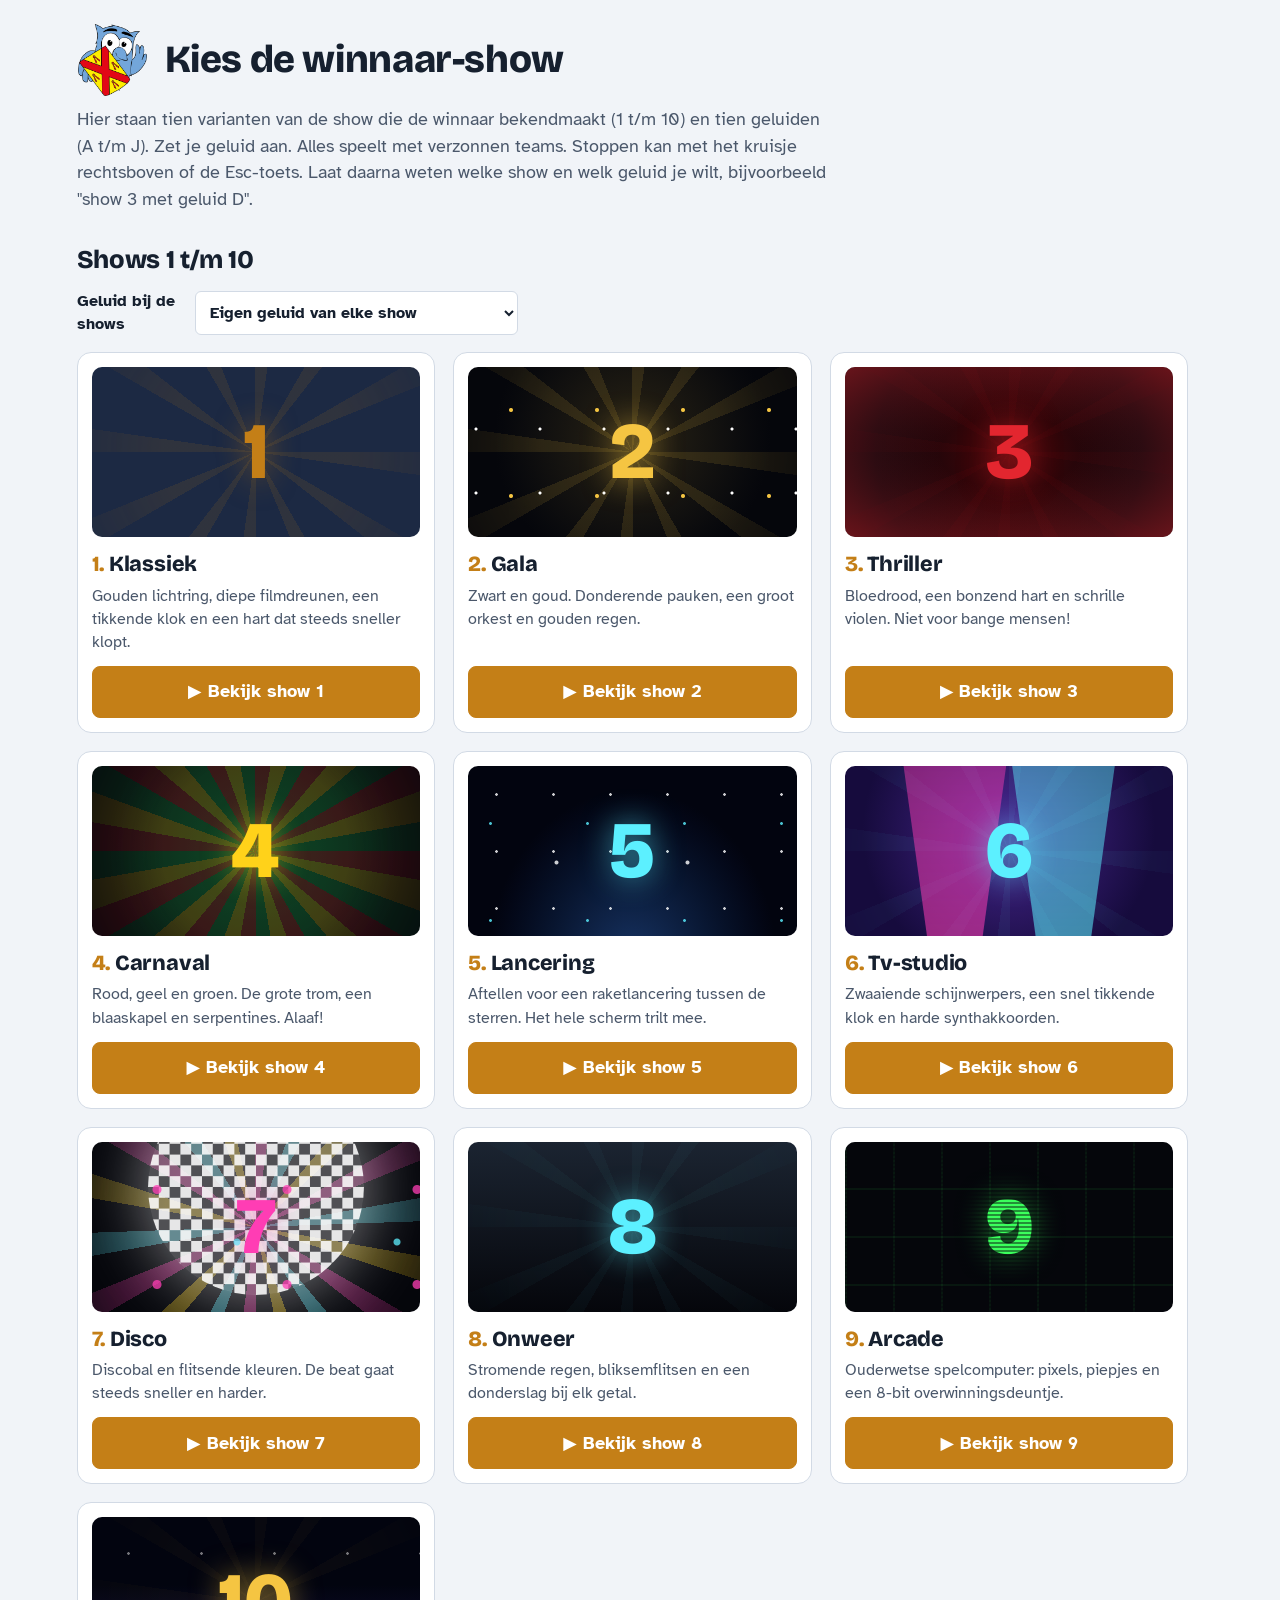
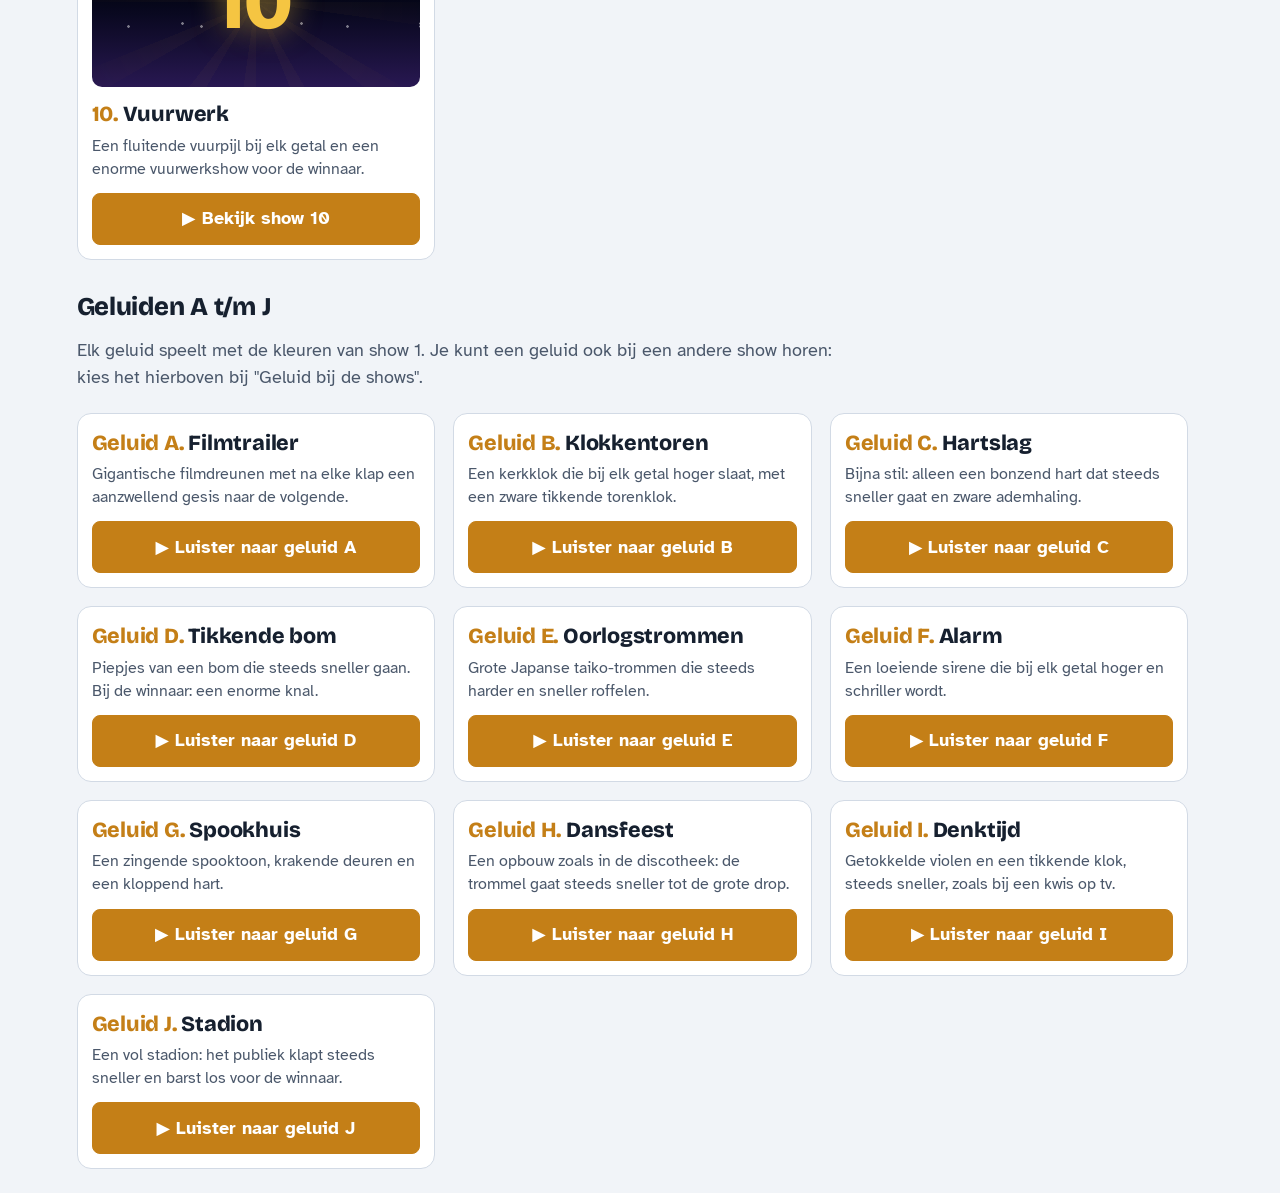
==== commit 4783408a: "Voorbeeldpagina shows: tien losse geluiden A t/m J erbij Filmtrailer, Klokkentoren, Hartslag, Tikken" ====
--- a/shows.html
+++ b/shows.html
@@ -16,8 +16,13 @@
 <!-- Voorbeeldpagina: tien varianten van de winnaar-show om uit te kiezen. Hoort (nog) niet bij de app. -->
 <main class="vb">
   <div class="vb-kop"><img class="owl" src="img/uil.png" alt="Logo Genneps Gewiekste"><h1>Kies de winnaar-show</h1></div>
-  <p class="vb-intro">Hier staan tien varianten van de show die de winnaar bekendmaakt. Druk op een knop om een show te bekijken, met geluid aan. Ze spelen met verzonnen teams. Stoppen kan met het kruisje rechtsboven of de Esc-toets. Laat daarna weten welk nummer je wilt.</p>
+  <p class="vb-intro">Hier staan tien varianten van de show die de winnaar bekendmaakt (1 t/m 10) en tien geluiden (A t/m J). Zet je geluid aan. Alles speelt met verzonnen teams. Stoppen kan met het kruisje rechtsboven of de Esc-toets. Laat daarna weten welke show en welk geluid je wilt, bijvoorbeeld "show 3 met geluid D".</p>
+  <h2 class="vb-sectie">Shows 1 t/m 10</h2>
+  <div class="vb-keuze"><label class="rubsel"><span>Geluid bij de shows</span><select class="inp" id="geluidsel"></select></label></div>
   <div id="lijst"></div>
+  <h2 class="vb-sectie">Geluiden A t/m J</h2>
+  <p class="vb-intro">Elk geluid speelt met de kleuren van show 1. Je kunt een geluid ook bij een andere show horen: kies het hierboven bij "Geluid bij de shows".</p>
+  <div id="geluiden"></div>
 </main>
 <script src="js/shows-voorbeeld.js"></script>
 </body>
--- a/css/shows-voorbeeld.css
+++ b/css/shows-voorbeeld.css
@@ -110,11 +110,14 @@
 .vb-kop .owl{width:72px;height:72px}
 .vb-kop h1{font-size:clamp(1.6rem,4vw,2.4rem);font-weight:800}
 .vb-intro{font-size:1.15rem;color:var(--ink-2);margin:0 0 22px;max-width:760px}
-#lijst{display:grid;grid-template-columns:repeat(auto-fill,minmax(300px,1fr));gap:18px}
+#lijst,#geluiden{display:grid;grid-template-columns:repeat(auto-fill,minmax(300px,1fr));gap:18px}
 .vb-kaart{background:var(--surface);border:1px solid var(--line);border-radius:14px;padding:14px;display:flex;flex-direction:column;gap:12px}
 .vb-voorbeeld.show{position:relative;inset:auto;z-index:auto;height:170px;border-radius:10px;animation:none}
 .vb-voorbeeld span{position:relative;z-index:1;font-family:var(--font-display);font-weight:800;font-size:5rem;line-height:1;color:var(--sh-a);text-shadow:0 0 30px color-mix(in srgb,var(--sh-a) 60%,transparent)}
 .vb-tekst h2{font-size:1.35rem;font-weight:800}
 .vb-tekst p{margin:4px 0 0;color:var(--ink-2)}
 .vb-nr{color:var(--accent)}
-.vb-kaart .btn{margin-top:auto}+.vb-kaart .btn{margin-top:auto}
+.vb-sectie{font-size:1.6rem;font-weight:800;margin:28px 0 12px}
+.vb-keuze{margin:0 0 16px}
+.vb-keuze .inp{min-width:280px;height:44px;font-weight:700}
